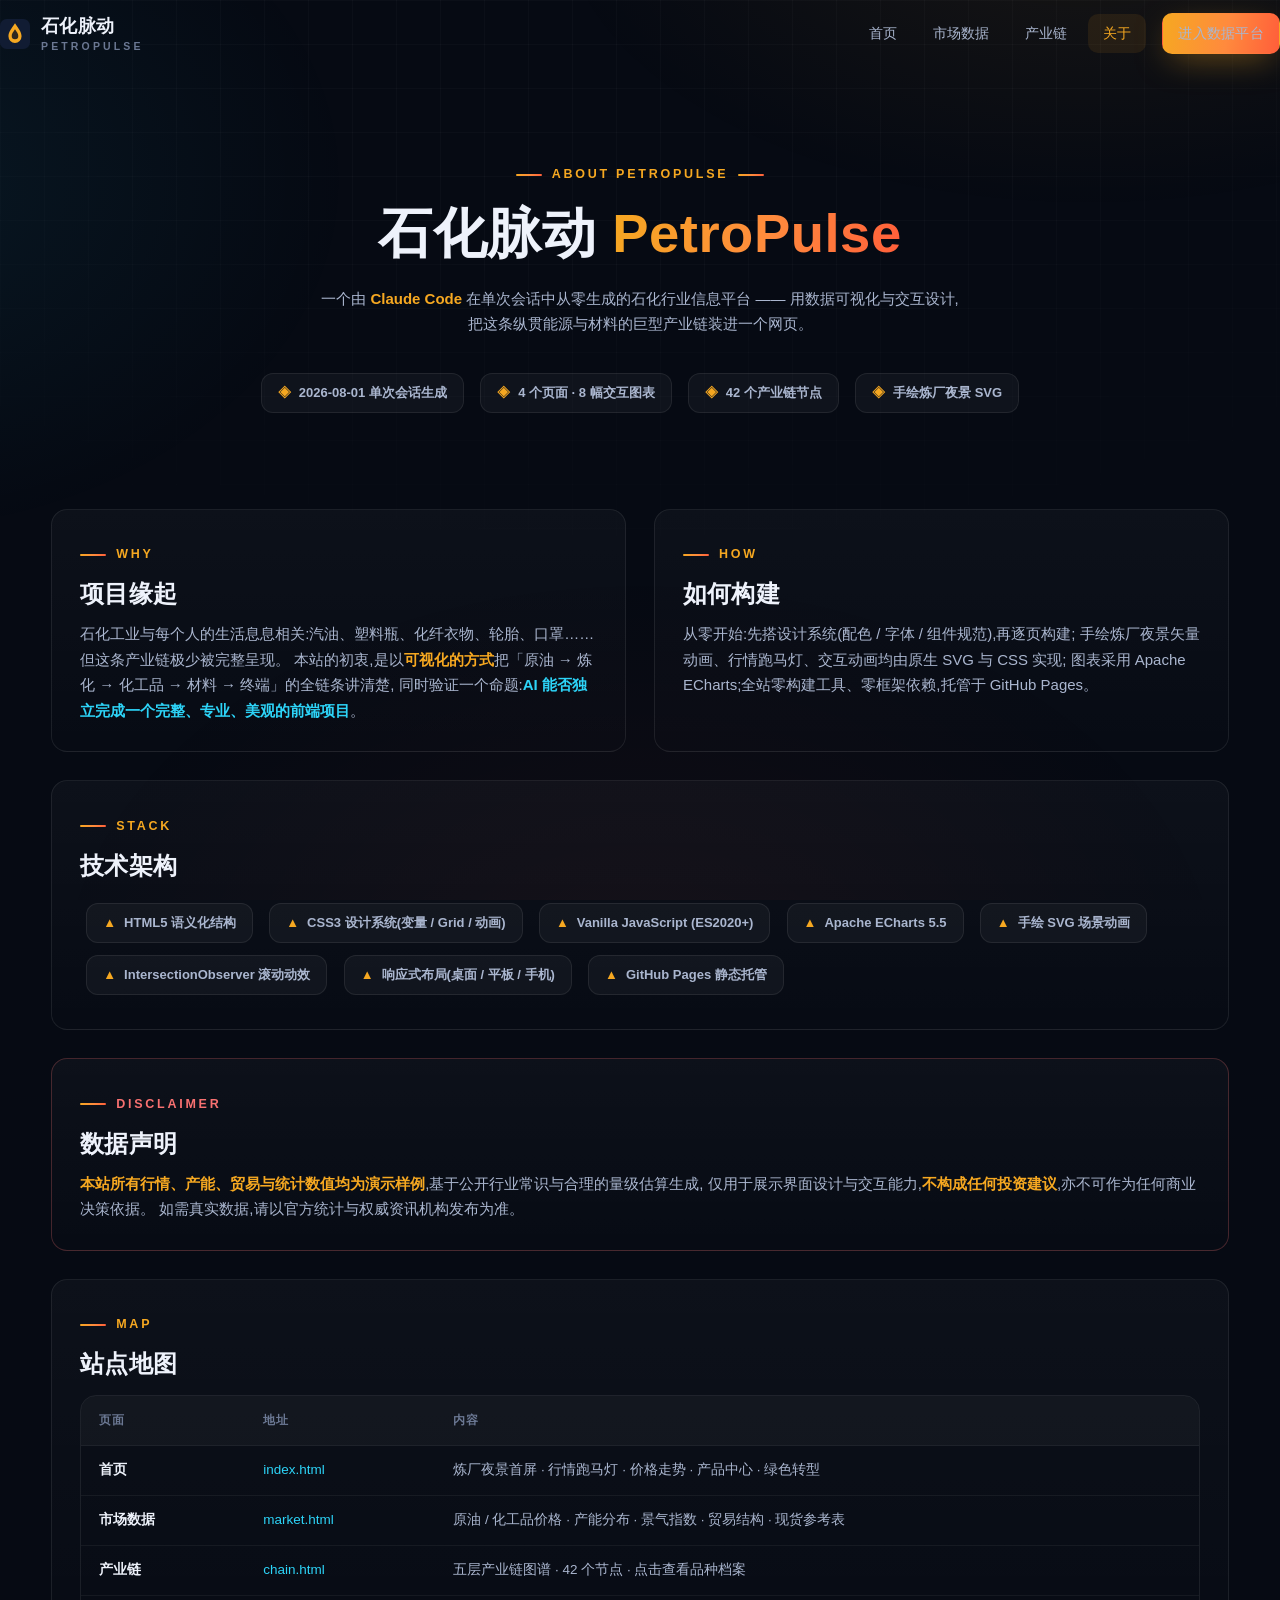
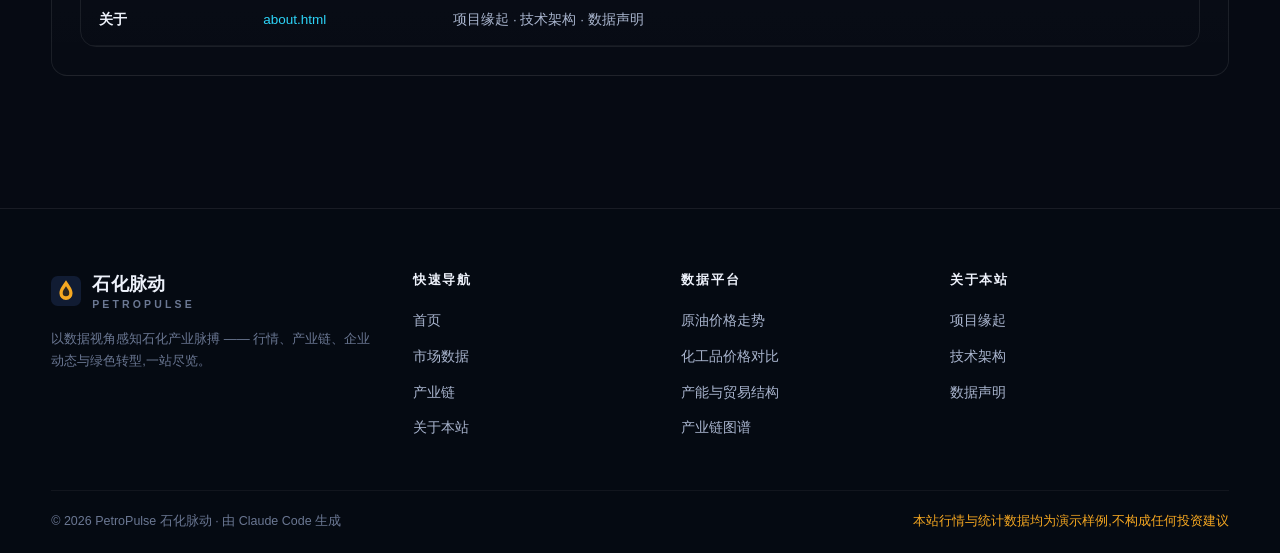
==== about.html @ f9905401 "PetroPulse 石化脉动:石化产业信息平台(Claude Code 生成)" ====
<!DOCTYPE html>
<html lang="zh-CN">
<head>
<meta charset="UTF-8">
<meta name="viewport" content="width=device-width, initial-scale=1.0">
<title>关于本站 — PetroPulse 石化脉动</title>
<meta name="description" content="关于 PetroPulse 石化脉动:项目缘起、技术架构与数据声明。本站由 Claude Code 在单次会话中生成。">
<link rel="icon" type="image/svg+xml" href="assets/img/favicon.svg">
<link rel="stylesheet" href="assets/css/style.css">
</head>
<body>

<!-- ================= 导航 ================= -->
<nav class="nav">
  <div class="container nav-inner">
    <a class="brand" href="index.html">
      <svg viewBox="0 0 64 64" fill="none" aria-hidden="true">
        <rect width="64" height="64" rx="14" fill="#111c33"/>
        <path d="M32 9c8 12 14 19 14 28a14 14 0 0 1-28 0c0-9 6-16 14-28z" fill="#f6a821"/>
        <path d="M32 22c4 6 7 9.5 7 14a7 7 0 0 1-14 0c0-4.5 3-8 7-14z" fill="#0a1120" opacity=".85"/>
      </svg>
      <span>石化脉动<span class="en">PETROPULSE</span></span>
    </a>
    <div class="nav-links">
      <a href="index.html">首页</a>
      <a href="market.html">市场数据</a>
      <a href="chain.html">产业链</a>
      <a href="about.html">关于</a>
      <a class="btn btn-primary nav-cta" href="market.html">进入数据平台</a>
    </div>
    <button class="nav-burger" aria-label="菜单"><span></span><span></span><span></span></button>
  </div>
</nav>

<!-- ================= 页首 ================= -->
<header class="about-hero">
  <div class="container">
    <span class="eyebrow center" style="margin-bottom:14px">About PetroPulse</span>
    <h1>石化脉动 <span class="text-grad">PetroPulse</span></h1>
    <p>一个由 <b class="hl">Claude Code</b> 在单次会话中从零生成的石化行业信息平台 —— 用数据可视化与交互设计,把这条纵贯能源与材料的巨型产业链装进一个网页。</p>
    <div style="margin-top:30px">
      <span class="stack-tag"><i>◈</i> 2026-08-01 单次会话生成</span>
      <span class="stack-tag"><i>◈</i> 4 个页面 · 8 幅交互图表</span>
      <span class="stack-tag"><i>◈</i> 42 个产业链节点</span>
      <span class="stack-tag"><i>◈</i> 手绘炼厂夜景 SVG</span>
    </div>
  </div>
</header>

<section class="block" style="padding-top:20px">
  <div class="container">

    <div class="grid-2-full" style="margin-bottom:28px">
      <div class="panel reveal in">
        <span class="eyebrow">Why</span>
        <h2 class="sec-title" style="font-size:1.5rem">项目缘起</h2>
        <p style="color:var(--t-2);margin-top:12px">石化工业与每个人的生活息息相关:汽油、塑料瓶、化纤衣物、轮胎、口罩……但这条产业链极少被完整呈现。
        本站的初衷,是以<b class="hl">可视化的方式</b>把「原油 → 炼化 → 化工品 → 材料 → 终端」的全链条讲清楚,
        同时验证一个命题:<b class="hl-c">AI 能否独立完成一个完整、专业、美观的前端项目</b>。</p>
      </div>
      <div class="panel reveal in d1">
        <span class="eyebrow">How</span>
        <h2 class="sec-title" style="font-size:1.5rem">如何构建</h2>
        <p style="color:var(--t-2);margin-top:12px">从零开始:先搭设计系统(配色 / 字体 / 组件规范),再逐页构建;
        手绘炼厂夜景矢量动画、行情跑马灯、交互动画均由原生 SVG 与 CSS 实现;
        图表采用 Apache ECharts;全站零构建工具、零框架依赖,托管于 GitHub Pages。</p>
      </div>
    </div>

    <div class="panel reveal in" style="margin-bottom:28px">
      <span class="eyebrow">Stack</span>
      <h2 class="sec-title" style="font-size:1.5rem">技术架构</h2>
      <div style="margin-top:16px">
        <span class="stack-tag"><i>▲</i> HTML5 语义化结构</span>
        <span class="stack-tag"><i>▲</i> CSS3 设计系统(变量 / Grid / 动画)</span>
        <span class="stack-tag"><i>▲</i> Vanilla JavaScript (ES2020+)</span>
        <span class="stack-tag"><i>▲</i> Apache ECharts 5.5</span>
        <span class="stack-tag"><i>▲</i> 手绘 SVG 场景动画</span>
        <span class="stack-tag"><i>▲</i> IntersectionObserver 滚动动效</span>
        <span class="stack-tag"><i>▲</i> 响应式布局(桌面 / 平板 / 手机)</span>
        <span class="stack-tag"><i>▲</i> GitHub Pages 静态托管</span>
      </div>
    </div>

    <div class="panel reveal in" style="margin-bottom:28px;border-color:rgba(248,113,113,.25)">
      <span class="eyebrow" style="color:var(--down)">Disclaimer</span>
      <h2 class="sec-title" style="font-size:1.5rem">数据声明</h2>
      <p style="color:var(--t-2);margin-top:12px">
        <b class="hl">本站所有行情、产能、贸易与统计数值均为演示样例</b>,基于公开行业常识与合理的量级估算生成,
        仅用于展示界面设计与交互能力,<b class="hl">不构成任何投资建议</b>,亦不可作为任何商业决策依据。
        如需真实数据,请以官方统计与权威资讯机构发布为准。</p>
    </div>

    <div class="panel reveal in">
      <span class="eyebrow">Map</span>
      <h2 class="sec-title" style="font-size:1.5rem">站点地图</h2>
      <div class="tbl-wrap" style="margin-top:16px">
        <table class="data">
          <thead><tr><th>页面</th><th>地址</th><th>内容</th></tr></thead>
          <tbody>
            <tr><td class="nm">首页</td><td><a href="index.html" style="color:var(--cyan)">index.html</a></td><td>炼厂夜景首屏 · 行情跑马灯 · 价格走势 · 产品中心 · 绿色转型</td></tr>
            <tr><td class="nm">市场数据</td><td><a href="market.html" style="color:var(--cyan)">market.html</a></td><td>原油 / 化工品价格 · 产能分布 · 景气指数 · 贸易结构 · 现货参考表</td></tr>
            <tr><td class="nm">产业链</td><td><a href="chain.html" style="color:var(--cyan)">chain.html</a></td><td>五层产业链图谱 · 42 个节点 · 点击查看品种档案</td></tr>
            <tr><td class="nm">关于</td><td><a href="about.html" style="color:var(--cyan)">about.html</a></td><td>项目缘起 · 技术架构 · 数据声明</td></tr>
          </tbody>
        </table>
      </div>
    </div>

  </div>
</section>

<!-- ================= 页脚 ================= -->
<footer class="footer">
  <div class="container">
    <div class="footer-top">
      <div>
        <a class="brand" href="index.html" style="margin-bottom:6px">
          <svg viewBox="0 0 64 64" width="28" height="28" fill="none" aria-hidden="true">
            <rect width="64" height="64" rx="14" fill="#111c33"/>
            <path d="M32 9c8 12 14 19 14 28a14 14 0 0 1-28 0c0-9 6-16 14-28z" fill="#f6a821"/>
            <path d="M32 22c4 6 7 9.5 7 14a7 7 0 0 1-14 0c0-4.5 3-8 7-14z" fill="#0a1120" opacity=".85"/>
          </svg>
          <span>石化脉动<span class="en">PETROPULSE</span></span>
        </a>
        <p class="desc">以数据视角感知石化产业脉搏 —— 行情、产业链、企业动态与绿色转型,一站尽览。</p>
      </div>
      <div><h5>快速导航</h5><ul><li><a href="index.html">首页</a></li><li><a href="market.html">市场数据</a></li><li><a href="chain.html">产业链</a></li><li><a href="about.html">关于本站</a></li></ul></div>
      <div><h5>数据平台</h5><ul><li><a href="market.html">原油价格走势</a></li><li><a href="market.html">化工品价格对比</a></li><li><a href="market.html">产能与贸易结构</a></li><li><a href="chain.html">产业链图谱</a></li></ul></div>
      <div><h5>关于本站</h5><ul><li><a href="about.html">项目缘起</a></li><li><a href="about.html">技术架构</a></li><li><a href="about.html">数据声明</a></li></ul></div>
    </div>
    <div class="footer-bottom">
      <span>© 2026 PetroPulse 石化脉动 · 由 Claude Code 生成</span>
      <span class="warn">本站行情与统计数据均为演示样例,不构成任何投资建议</span>
    </div>
  </div>
</footer>

<script src="assets/js/main.js"></script>
</body>
</html>
---- assets/css/style.css ----
/* ============================================================
   PetroPulse 石化脉动 — 全站设计系统
   Deep industrial theme: ink navy + crude amber + data cyan
   ============================================================ */

:root {
  /* surfaces */
  --bg:        #060a13;
  --bg-soft:   #0a1120;
  --panel:     #0d1526;
  --panel-2:   #111c33;
  --line:      rgba(255, 255, 255, .08);
  --line-soft: rgba(255, 255, 255, .05);

  /* brand */
  --amber:  #f6a821;
  --amber-2:#ff8a3d;
  --cyan:   #2dd4f8;
  --cyan-2: #22b8dd;

  /* semantic */
  --up:   #34d399;
  --down: #f87171;
  --flat: #93a1bd;

  /* text */
  --t-1: #eef2fb;
  --t-2: #aab6cf;
  --t-3: #6b7893;

  --grad-brand: linear-gradient(100deg, var(--amber) 0%, var(--amber-2) 55%, #ff5e3a 100%);
  --grad-cyan:  linear-gradient(100deg, var(--cyan) 0%, var(--cyan-2) 100%);

  --font: "Segoe UI", "PingFang SC", "Microsoft YaHei", "Noto Sans SC", "Helvetica Neue", sans-serif;
  --font-num: "DIN Alternate", "Bahnschrift", "Segoe UI", sans-serif;

  --radius: 16px;
  --radius-s: 10px;
  --shadow: 0 20px 60px rgba(0, 0, 0, .45);
  --glow-amber: 0 0 0 1px rgba(246, 168, 33, .25), 0 8px 40px -8px rgba(246, 168, 33, .35);
  --nav-h: 68px;
}

* { margin: 0; padding: 0; box-sizing: border-box; }

html { scroll-behavior: smooth; }

body {
  background: var(--bg);
  color: var(--t-1);
  font-family: var(--font);
  font-size: 15px;
  line-height: 1.7;
  -webkit-font-smoothing: antialiased;
  overflow-x: hidden;
}

/* ambient backdrop */
body::before {
  content: "";
  position: fixed;
  inset: 0;
  z-index: -2;
  background:
    radial-gradient(900px 500px at 85% -10%, rgba(246, 168, 33, .08), transparent 60%),
    radial-gradient(800px 600px at -10% 20%, rgba(45, 212, 248, .07), transparent 60%),
    radial-gradient(1000px 700px at 50% 110%, rgba(255, 90, 60, .05), transparent 60%);
}
body::after {
  content: "";
  position: fixed;
  inset: 0;
  z-index: -1;
  background-image:
    linear-gradient(rgba(255,255,255,.022) 1px, transparent 1px),
    linear-gradient(90deg, rgba(255,255,255,.022) 1px, transparent 1px);
  background-size: 44px 44px;
  mask-image: radial-gradient(ellipse 90% 70% at 50% 0%, #000 40%, transparent 100%);
  -webkit-mask-image: radial-gradient(ellipse 90% 70% at 50% 0%, #000 40%, transparent 100%);
}

::selection { background: rgba(246, 168, 33, .32); color: #fff; }

::-webkit-scrollbar { width: 10px; height: 10px; }
::-webkit-scrollbar-track { background: var(--bg); }
::-webkit-scrollbar-thumb { background: #223052; border-radius: 8px; border: 2px solid var(--bg); }
::-webkit-scrollbar-thumb:hover { background: #2e3f68; }

a { color: inherit; text-decoration: none; }
img, svg { display: block; max-width: 100%; }
ul { list-style: none; }

.container { width: min(1200px, 92vw); margin: 0 auto; }

/* ---------- typography ---------- */
.eyebrow {
  display: inline-flex; align-items: center; gap: 10px;
  font-size: 12.5px; font-weight: 600; letter-spacing: .22em;
  color: var(--amber); text-transform: uppercase;
}
.eyebrow::before { content: ""; width: 26px; height: 2px; background: var(--grad-brand); border-radius: 2px; }
.eyebrow.center::after { content: ""; width: 26px; height: 2px; background: var(--grad-brand); border-radius: 2px; }

h1, h2, h3 { font-weight: 700; line-height: 1.25; letter-spacing: .01em; }
.sec-title { font-size: clamp(1.7rem, 3.4vw, 2.4rem); margin: 14px 0 10px; }
.sec-sub { color: var(--t-2); max-width: 640px; }

.text-grad {
  background: var(--grad-brand);
  -webkit-background-clip: text; background-clip: text;
  color: transparent;
}
.text-cyan { color: var(--cyan); }

section.block { padding: 92px 0; position: relative; }
.sec-head { margin-bottom: 44px; }

/* ---------- buttons ---------- */
.btn {
  display: inline-flex; align-items: center; gap: 9px;
  padding: 13px 26px; border-radius: 12px;
  font-weight: 600; font-size: 14.5px; letter-spacing: .02em;
  border: 1px solid transparent; cursor: pointer;
  transition: transform .18s ease, box-shadow .18s ease, background .18s ease, border-color .18s ease;
}
.btn:active { transform: scale(.97); }
.btn-primary {
  background: var(--grad-brand); color: #1a1205;
  box-shadow: 0 10px 34px -10px rgba(246, 168, 33, .55);
}
.btn-primary:hover { transform: translateY(-2px); box-shadow: 0 16px 44px -10px rgba(246, 168, 33, .7); }
.btn-ghost {
  background: rgba(255,255,255,.04); color: var(--t-1);
  border-color: var(--line); backdrop-filter: blur(8px);
}
.btn-ghost:hover { border-color: rgba(246,168,33,.5); color: var(--amber); transform: translateY(-2px); }

/* ---------- navbar ---------- */
.nav {
  position: fixed; inset: 0 0 auto 0; z-index: 100;
  height: var(--nav-h);
  display: flex; align-items: center;
  transition: background .3s ease, border-color .3s ease, backdrop-filter .3s ease;
  border-bottom: 1px solid transparent;
}
.nav.scrolled {
  background: rgba(7, 12, 23, .78);
  backdrop-filter: blur(16px) saturate(1.4);
  -webkit-backdrop-filter: blur(16px) saturate(1.4);
  border-color: var(--line-soft);
}
.nav-inner { display: flex; align-items: center; justify-content: space-between; width: 100%; }
.brand { display: flex; align-items: center; gap: 11px; font-size: 18px; font-weight: 800; letter-spacing: .02em; }
.brand svg { width: 30px; height: 30px; }
.brand .en { font-size: 10.5px; font-weight: 600; letter-spacing: .3em; color: var(--t-3); display: block; margin-top: -3px; }
.nav-links { display: flex; align-items: center; gap: 6px; }
.nav-links a {
  padding: 8px 15px; border-radius: 10px;
  font-size: 14px; color: var(--t-2); font-weight: 500;
  transition: color .18s, background .18s;
}
.nav-links a:hover { color: var(--t-1); background: rgba(255,255,255,.05); }
.nav-links a.active { color: var(--amber); background: rgba(246,168,33,.09); }
.nav-cta { margin-left: 10px; }
.nav-burger {
  display: none; background: none; border: 1px solid var(--line); border-radius: 10px;
  width: 42px; height: 40px; cursor: pointer; color: var(--t-1);
}
.nav-burger span { display: block; width: 18px; height: 2px; background: currentColor; margin: 4px auto; border-radius: 2px; transition: transform .25s, opacity .25s; }

@media (max-width: 900px) {
  .nav-links {
    position: fixed; top: var(--nav-h); left: 0; right: 0;
    flex-direction: column; align-items: stretch; gap: 2px;
    padding: 12px 16px 20px;
    background: rgba(7, 12, 23, .96); backdrop-filter: blur(18px);
    border-bottom: 1px solid var(--line);
    transform: translateY(-12px); opacity: 0; pointer-events: none;
    transition: transform .25s ease, opacity .25s ease;
  }
  .nav-links.open { transform: translateY(0); opacity: 1; pointer-events: auto; }
  .nav-links a { padding: 13px 16px; font-size: 15px; }
  .nav-cta { display: none; }
  .nav-burger { display: block; }
}

/* ---------- hero ---------- */
.hero {
  position: relative;
  min-height: 100svh;
  display: flex; flex-direction: column;
  justify-content: flex-end;
  overflow: hidden;
}
.hero-bg { position: absolute; inset: 0; z-index: -1; }
.hero-bg svg { width: 100%; height: 100%; }
.hero-content { padding: calc(var(--nav-h) + 40px) 0 70px; position: relative; }
.hero-badge {
  display: inline-flex; align-items: center; gap: 8px;
  padding: 7px 16px; border-radius: 999px;
  background: rgba(246,168,33,.1); border: 1px solid rgba(246,168,33,.3);
  color: var(--amber); font-size: 12.5px; font-weight: 600; letter-spacing: .06em;
  backdrop-filter: blur(6px);
}
.hero-badge .dot { width: 7px; height: 7px; border-radius: 50%; background: var(--up); box-shadow: 0 0 10px var(--up); animation: pulse 1.8s infinite; }
@keyframes pulse { 0%,100% { opacity: 1; } 50% { opacity: .35; } }
.hero h1 { font-size: clamp(2.3rem, 5.4vw, 4rem); margin: 22px 0 16px; letter-spacing: .005em; }
.hero p.lead { font-size: clamp(1rem, 1.6vw, 1.15rem); color: var(--t-2); max-width: 620px; }
.hero-actions { display: flex; gap: 14px; margin-top: 32px; flex-wrap: wrap; }
.hero-scroll {
  position: absolute; bottom: 18px; left: 50%; transform: translateX(-50%);
  color: var(--t-3); font-size: 11px; letter-spacing: .3em;
  display: flex; flex-direction: column; align-items: center; gap: 6px;
}
.hero-scroll::after {
  content: ""; width: 1px; height: 34px;
  background: linear-gradient(180deg, var(--t-3), transparent);
  animation: scrollH 2s ease-in-out infinite;
}
@keyframes scrollH { 0% { transform: scaleY(0); transform-origin: top; } 45% { transform: scaleY(1); transform-origin: top; } 55% { transform: scaleY(1); transform-origin: bottom; } 100% { transform: scaleY(0); transform-origin: bottom; } }

/* stats band */
.stats-band {
  border-top: 1px solid var(--line-soft);
  background: rgba(13, 21, 38, .55);
  backdrop-filter: blur(12px);
}
.stats-grid { display: grid; grid-template-columns: repeat(4, 1fr); gap: 1px; background: var(--line-soft); }
.stat { padding: 26px 20px; background: var(--bg); position: relative; overflow: hidden; }
.stat::before { content: ""; position: absolute; left: 0; top: 0; bottom: 0; width: 2px; background: var(--grad-brand); opacity: .7; }
.stat .num { font-family: var(--font-num); font-size: clamp(1.7rem, 3vw, 2.3rem); font-weight: 700; color: var(--t-1); }
.stat .num .suffix { font-size: 1rem; color: var(--amber); margin-left: 2px; }
.stat .lbl { font-size: 12.5px; color: var(--t-3); margin-top: 4px; letter-spacing: .08em; }
@media (max-width: 820px) { .stats-grid { grid-template-columns: repeat(2, 1fr); } }

/* ---------- ticker ---------- */
.ticker { border-block: 1px solid var(--line-soft); background: rgba(9, 14, 26, .85); overflow: hidden; position: relative; }
.ticker-track { display: flex; width: max-content; animation: ticker 46s linear infinite; }
.ticker:hover .ticker-track { animation-play-state: paused; }
@keyframes ticker { from { transform: translateX(0); } to { transform: translateX(-50%); } }
.ticker-item { display: flex; align-items: center; gap: 10px; padding: 13px 26px; border-right: 1px solid var(--line-soft); white-space: nowrap; }
.ticker-item .nm { color: var(--t-2); font-size: 13px; font-weight: 600; }
.ticker-item .px { font-family: var(--font-num); font-weight: 700; font-size: 15px; }
.ticker-item .ch { font-family: var(--font-num); font-size: 12px; font-weight: 600; padding: 2px 8px; border-radius: 999px; }
.ch.up { color: var(--up); background: rgba(52, 211, 153, .12); }
.ch.down { color: var(--down); background: rgba(248, 113, 113, .12); }

/* ---------- cards / panels ---------- */
.card {
  background: linear-gradient(180deg, rgba(255,255,255,.035), rgba(255,255,255,.008));
  border: 1px solid var(--line);
  border-radius: var(--radius);
  padding: 26px;
  transition: transform .25s ease, border-color .25s ease, box-shadow .25s ease;
  position: relative;
}
.card:hover { transform: translateY(-4px); border-color: rgba(246,168,33,.35); box-shadow: var(--glow-amber); }
.panel {
  background: linear-gradient(180deg, rgba(255,255,255,.03), rgba(255,255,255,.008));
  border: 1px solid var(--line);
  border-radius: var(--radius);
  padding: 28px;
}

/* KPI */
.kpi-row { display: grid; grid-template-columns: repeat(4, 1fr); gap: 18px; }
@media (max-width: 1000px) { .kpi-row { grid-template-columns: repeat(2, 1fr); } }
@media (max-width: 560px) { .kpi-row { grid-template-columns: 1fr; } }
.kpi .k { font-size: 12.5px; color: var(--t-3); letter-spacing: .1em; display: flex; align-items: center; gap: 8px; }
.kpi .k .ico { width: 30px; height: 30px; border-radius: 9px; display: grid; place-items: center; background: rgba(246,168,33,.1); }
.kpi .k .ico svg { width: 16px; height: 16px; stroke: var(--amber); }
.kpi .v { font-family: var(--font-num); font-size: clamp(1.5rem, 2.6vw, 2rem); font-weight: 700; margin: 10px 0 4px; }
.kpi .d { font-size: 12.5px; color: var(--t-3); }
.kpi .d b { color: var(--up); font-weight: 600; }
.kpi .d b.fall { color: var(--down); }

/* chart shell */
.chart { width: 100%; height: 380px; }
.chart.tall { height: 460px; }
.chart.small { height: 150px; }
.chart-head { display: flex; align-items: center; justify-content: space-between; flex-wrap: wrap; gap: 14px; margin-bottom: 18px; }
.chart-head h3 { font-size: 17px; }
.chart-head .tag { font-size: 12px; color: var(--t-3); border: 1px solid var(--line); padding: 3px 10px; border-radius: 999px; }

/* tabs / pills */
.pills { display: inline-flex; gap: 4px; padding: 4px; border-radius: 12px; background: rgba(255,255,255,.04); border: 1px solid var(--line-soft); }
.pill {
  padding: 7px 16px; border-radius: 9px; font-size: 13px; font-weight: 600;
  color: var(--t-2); cursor: pointer; border: none; background: none;
  transition: color .2s, background .2s, box-shadow .2s;
  font-family: var(--font);
}
.pill:hover { color: var(--t-1); }
.pill.on { background: var(--grad-brand); color: #1a1205; box-shadow: 0 6px 18px -6px rgba(246,168,33,.6); }

/* ---------- product cards ---------- */
.prod-grid { display: grid; grid-template-columns: repeat(4, 1fr); gap: 18px; }
@media (max-width: 1050px) { .prod-grid { grid-template-columns: repeat(2, 1fr); } }
@media (max-width: 560px) { .prod-grid { grid-template-columns: 1fr; } }
.prod { padding: 24px; overflow: hidden; }
.prod::after {
  content: ""; position: absolute; right: -40px; top: -40px; width: 130px; height: 130px;
  border-radius: 50%; background: radial-gradient(circle, rgba(246,168,33,.14), transparent 65%);
  opacity: 0; transition: opacity .3s;
}
.prod:hover::after { opacity: 1; }
.prod .icon { width: 46px; height: 46px; border-radius: 13px; display: grid; place-items: center; margin-bottom: 16px; background: linear-gradient(140deg, rgba(246,168,33,.16), rgba(255,90,60,.12)); border: 1px solid rgba(246,168,33,.25); }
.prod .icon svg { width: 24px; height: 24px; stroke: var(--amber); }
.prod h3 { font-size: 17px; margin-bottom: 6px; }
.prod .en { font-size: 11.5px; color: var(--t-3); letter-spacing: .12em; text-transform: uppercase; margin-bottom: 12px; }
.prod p { font-size: 13px; color: var(--t-2); margin-bottom: 14px; min-height: 44px; }
.prod .meta { display: flex; justify-content: space-between; font-size: 12px; color: var(--t-3); border-top: 1px dashed var(--line); padding-top: 12px; }
.prod .meta b { color: var(--cyan); font-family: var(--font-num); }

/* ---------- companies ---------- */
.co-grid { display: grid; grid-template-columns: repeat(4, 1fr); gap: 16px; }
@media (max-width: 1050px) { .co-grid { grid-template-columns: repeat(2, 1fr); } }
@media (max-width: 560px) { .co-grid { grid-template-columns: 1fr; } }
.co { padding: 20px 22px; display: flex; align-items: center; gap: 14px; }
.co .logo {
  width: 42px; height: 42px; flex: none; border-radius: 11px;
  display: grid; place-items: center; font-weight: 800; font-size: 16px;
  color: var(--amber); background: rgba(246,168,33,.09); border: 1px solid rgba(246,168,33,.22);
  font-family: var(--font-num);
}
.co h4 { font-size: 14.5px; }
.co span { font-size: 12px; color: var(--t-3); display: block; margin-top: 2px; }

/* ---------- news ---------- */
.news-grid { display: grid; grid-template-columns: repeat(3, 1fr); gap: 18px; }
@media (max-width: 1000px) { .news-grid { grid-template-columns: 1fr 1fr; } }
@media (max-width: 640px) { .news-grid { grid-template-columns: 1fr; } }
.news { padding: 24px; display: flex; flex-direction: column; }
.news .date { font-size: 12px; color: var(--cyan); letter-spacing: .08em; margin-bottom: 10px; }
.news h3 { font-size: 15.5px; line-height: 1.55; margin-bottom: 10px; transition: color .2s; }
.news:hover h3 { color: var(--amber); }
.news p { font-size: 13px; color: var(--t-2); margin-bottom: 16px; flex: 1; }
.news .more { font-size: 12.5px; font-weight: 600; color: var(--t-3); display: inline-flex; align-items: center; gap: 6px; transition: color .2s, gap .2s; }
.news:hover .more { color: var(--amber); gap: 10px; }

/* ---------- sustainability ---------- */
.sus-wrap { display: grid; grid-template-columns: 1.05fr .95fr; gap: 40px; align-items: center; }
@media (max-width: 900px) { .sus-wrap { grid-template-columns: 1fr; } }
.meter { margin-bottom: 22px; }
.meter .top { display: flex; justify-content: space-between; font-size: 13px; color: var(--t-2); margin-bottom: 9px; }
.meter .top b { font-family: var(--font-num); color: var(--cyan); }
.meter .bar { height: 8px; border-radius: 99px; background: rgba(255,255,255,.06); overflow: hidden; }
.meter .bar i { display: block; height: 100%; border-radius: 99px; background: var(--grad-cyan); width: 0; transition: width 1.4s cubic-bezier(.22,1,.36,1); }
.meter .bar i.amber { background: var(--grad-brand); }

/* timeline */
.tl { position: relative; padding-left: 26px; }
.tl::before { content: ""; position: absolute; left: 6px; top: 6px; bottom: 6px; width: 1px; background: linear-gradient(180deg, var(--amber), var(--cyan)); opacity: .5; }
.tl li { position: relative; padding: 0 0 26px 6px; }
.tl li::before { content: ""; position: absolute; left: -25px; top: 7px; width: 11px; height: 11px; border-radius: 50%; background: var(--bg); border: 2px solid var(--amber); box-shadow: 0 0 12px rgba(246,168,33,.6); }
.tl li:last-child { padding-bottom: 0; }
.tl .t { font-weight: 700; font-size: 14px; color: var(--amber); font-family: var(--font-num); }
.tl h4 { font-size: 14.5px; margin: 3px 0 4px; }
.tl p { font-size: 13px; color: var(--t-2); }

/* ---------- tables ---------- */
.tbl-wrap { overflow-x: auto; border-radius: var(--radius); border: 1px solid var(--line); }
table.data { width: 100%; border-collapse: collapse; font-size: 13.5px; min-width: 760px; }
table.data thead th {
  text-align: left; padding: 14px 18px; font-size: 12px; letter-spacing: .1em;
  color: var(--t-3); font-weight: 600;
  background: rgba(255,255,255,.03); border-bottom: 1px solid var(--line);
  white-space: nowrap;
}
table.data tbody td { padding: 13px 18px; border-bottom: 1px solid var(--line-soft); color: var(--t-2); white-space: nowrap; }
table.data tbody tr { transition: background .15s; }
table.data tbody tr:hover { background: rgba(246,168,33,.05); }
table.data .nm { color: var(--t-1); font-weight: 600; }
table.data .num { font-family: var(--font-num); color: var(--t-1); }
table.data .tag { font-size: 11.5px; padding: 2px 9px; border-radius: 999px; }
table.data .tag.raw { background: rgba(45,212,248,.1); color: var(--cyan); }
table.data .tag.chem { background: rgba(246,168,33,.1); color: var(--amber); }
table.data .tag.down { background: rgba(248,113,113,.1); color: var(--down); }

/* ---------- chain diagram ---------- */
.chain-stage {
  border: 1px solid var(--line); border-radius: var(--radius);
  background:
    radial-gradient(700px 300px at 50% 0%, rgba(246,168,33,.06), transparent 65%),
    linear-gradient(180deg, rgba(255,255,255,.02), transparent);
  padding: 30px 18px 18px; overflow-x: auto;
}
.chain-stage svg { min-width: 980px; }
.chain-node { cursor: pointer; }
.chain-node rect { transition: stroke .2s, filter .2s; }
.chain-node:hover rect, .chain-node.on rect { stroke: var(--amber); filter: drop-shadow(0 0 10px rgba(246,168,33,.45)); }
.chain-side { position: sticky; top: calc(var(--nav-h) + 24px); }
.chain-side .empty { color: var(--t-3); font-size: 13.5px; text-align: center; padding: 60px 10px; }
.chain-side h3 { font-size: 18px; margin-bottom: 6px; display: flex; align-items: center; gap: 10px; }
.chain-side .cat { font-size: 11.5px; letter-spacing: .18em; color: var(--amber); text-transform: uppercase; }
.chain-side p { font-size: 13.5px; color: var(--t-2); margin: 12px 0; }
.chain-side ul { display: flex; flex-wrap: wrap; gap: 8px; }
.chain-side ul li { font-size: 12px; padding: 4px 11px; border-radius: 999px; background: rgba(255,255,255,.04); border: 1px solid var(--line); color: var(--t-2); }
.chain-side .stat2 { display: grid; grid-template-columns: 1fr 1fr; gap: 10px; margin-top: 16px; }
.chain-side .stat2 div { background: rgba(255,255,255,.03); border: 1px solid var(--line-soft); border-radius: 10px; padding: 12px; }
.chain-side .stat2 b { font-family: var(--font-num); font-size: 19px; color: var(--amber); display: block; }
.chain-side .stat2 span { font-size: 11.5px; color: var(--t-3); }

/* ---------- page hero (subpages) ---------- */
.page-hero {
  padding: calc(var(--nav-h) + 70px) 0 54px;
  position: relative; overflow: hidden;
}
.page-hero::before {
  content: ""; position: absolute; inset: 0; z-index: -1;
  background:
    radial-gradient(700px 300px at 70% 0%, rgba(246,168,33,.1), transparent 60%),
    radial-gradient(600px 300px at 20% 100%, rgba(45,212,248,.08), transparent 60%);
}
.crumbs { font-size: 12.5px; color: var(--t-3); letter-spacing: .1em; margin-bottom: 18px; }
.crumbs b { color: var(--amber); font-weight: 600; }
.page-hero h1 { font-size: clamp(2rem, 4.5vw, 3.1rem); }

/* ---------- footer ---------- */
.footer { border-top: 1px solid var(--line); background: rgba(6, 10, 19, .8); margin-top: 40px; }
.footer-top { display: grid; grid-template-columns: 1.4fr 1fr 1fr 1.2fr; gap: 36px; padding: 60px 0 40px; }
@media (max-width: 960px) { .footer-top { grid-template-columns: 1fr 1fr; } }
@media (max-width: 560px) { .footer-top { grid-template-columns: 1fr; } }
.footer h5 { font-size: 13px; letter-spacing: .14em; color: var(--t-1); margin-bottom: 16px; }
.footer p.desc { font-size: 13px; color: var(--t-3); margin-top: 14px; max-width: 320px; }
.footer ul li { margin-bottom: 10px; }
.footer ul a { font-size: 13.5px; color: var(--t-2); transition: color .2s, padding-left .2s; }
.footer ul a:hover { color: var(--amber); padding-left: 4px; }
.footer-bottom { border-top: 1px solid var(--line-soft); padding: 20px 0; display: flex; justify-content: space-between; gap: 12px; flex-wrap: wrap; font-size: 12.5px; color: var(--t-3); }
.footer-bottom .warn { color: var(--amber); }

/* ---------- reveal animations ---------- */
.reveal { opacity: 0; transform: translateY(26px); transition: opacity .7s ease, transform .7s cubic-bezier(.22,1,.36,1); }
.reveal.in { opacity: 1; transform: none; }
.reveal.d1 { transition-delay: .08s; }
.reveal.d2 { transition-delay: .16s; }
.reveal.d3 { transition-delay: .24s; }
.reveal.d4 { transition-delay: .32s; }

@media (prefers-reduced-motion: reduce) {
  * { animation: none !important; transition: none !important; }
  .reveal { opacity: 1; transform: none; }
}

/* ---------- misc ---------- */
.grid-2 { display: grid; grid-template-columns: 1.2fr .8fr; gap: 28px; align-items: start; }
@media (max-width: 1000px) { .grid-2 { grid-template-columns: 1fr; } }
.grid-2-full { display: grid; grid-template-columns: 1fr 1fr; gap: 28px; }
@media (max-width: 1000px) { .grid-2-full { grid-template-columns: 1fr; } }

.divider { height: 1px; background: linear-gradient(90deg, transparent, var(--line) 20%, var(--line) 80%, transparent); border: none; margin: 0; }

.note-demo {
  font-size: 12px; color: var(--t-3); border: 1px dashed rgba(246,168,33,.3);
  background: rgba(246,168,33,.05); border-radius: 10px;
  padding: 10px 16px; margin-top: 18px;
}

.hl { color: var(--amber); font-weight: 700; }
.hl-c { color: var(--cyan); font-weight: 700; }

/* about page */
.about-hero { text-align: center; padding: calc(var(--nav-h) + 90px) 0 70px; }
.about-hero h1 { font-size: clamp(2.2rem, 5vw, 3.4rem); }
.about-hero p { color: var(--t-2); max-width: 640px; margin: 18px auto 0; }
.stack-tag {
  display: inline-flex; align-items: center; gap: 8px; margin: 6px;
  padding: 8px 16px; border-radius: 12px; font-size: 13px; font-weight: 600;
  background: rgba(255,255,255,.04); border: 1px solid var(--line); color: var(--t-2);
}
.stack-tag i { font-style: normal; color: var(--amber); }
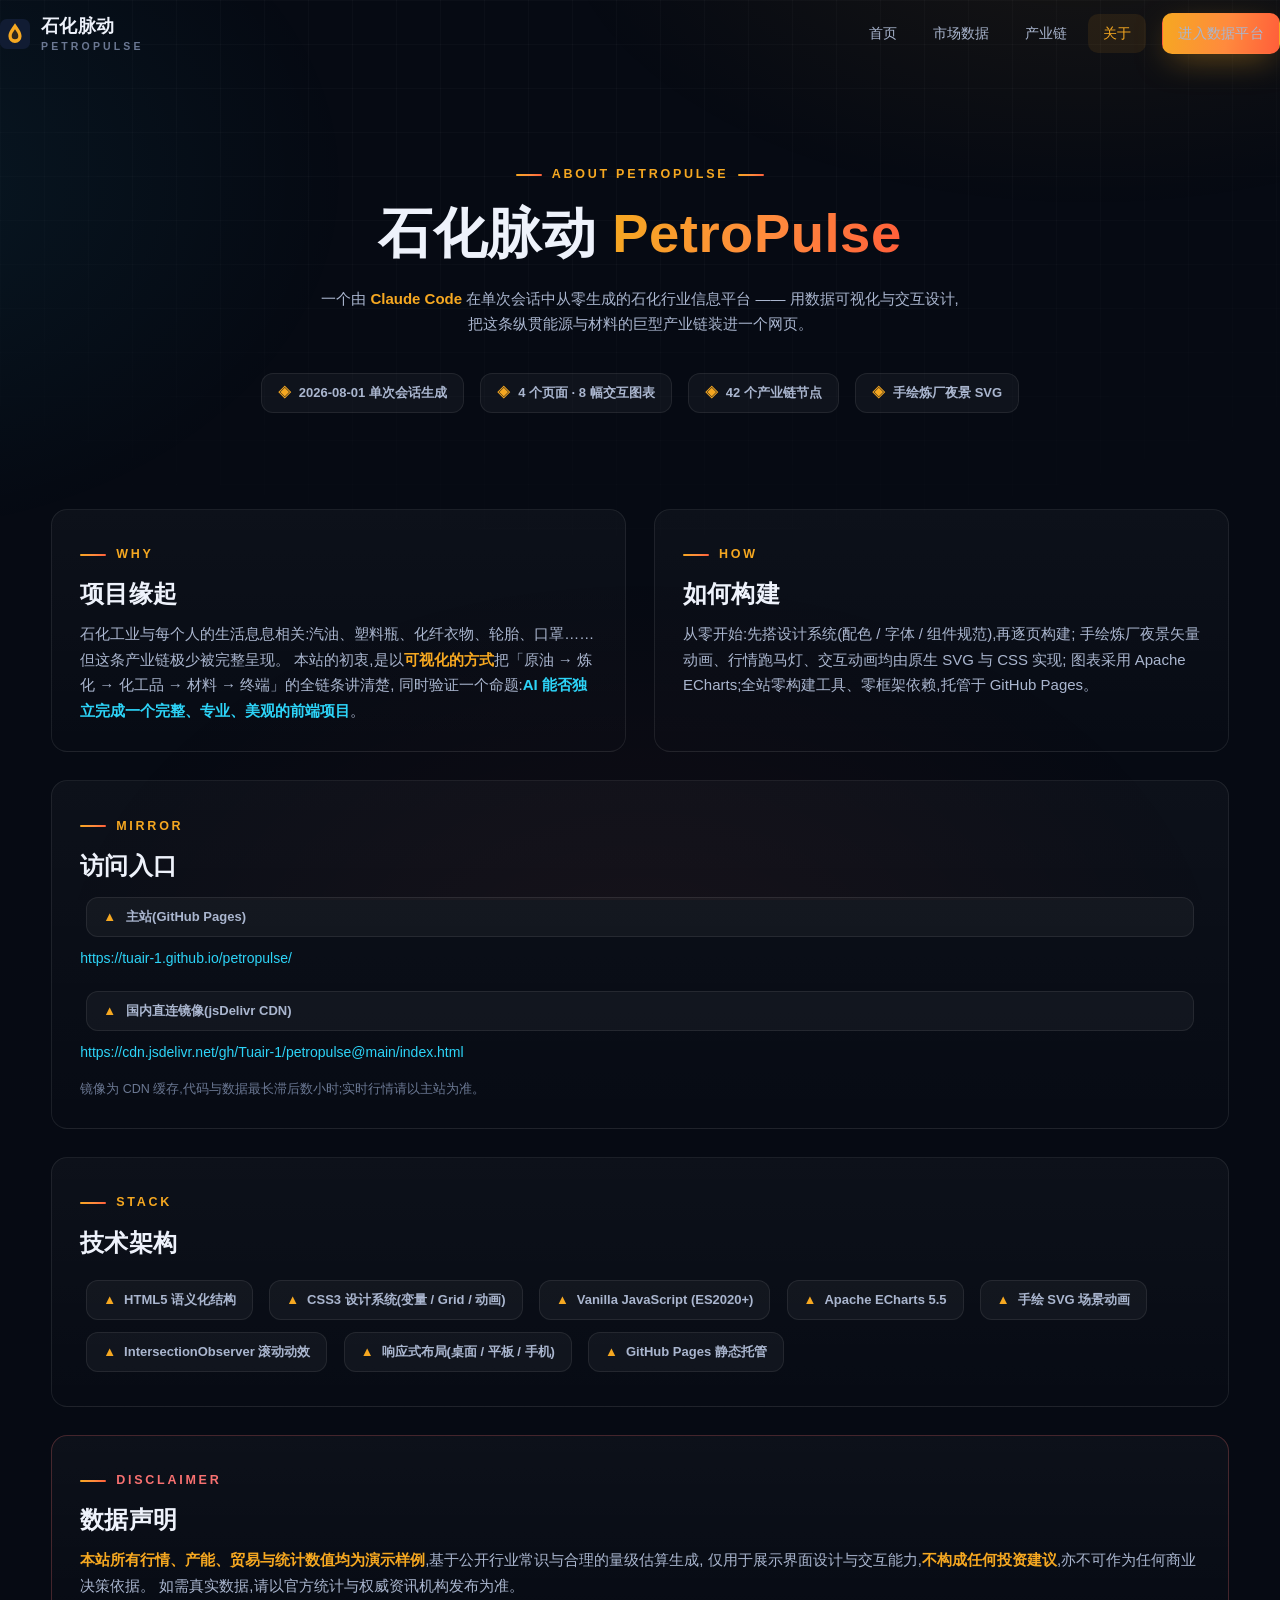
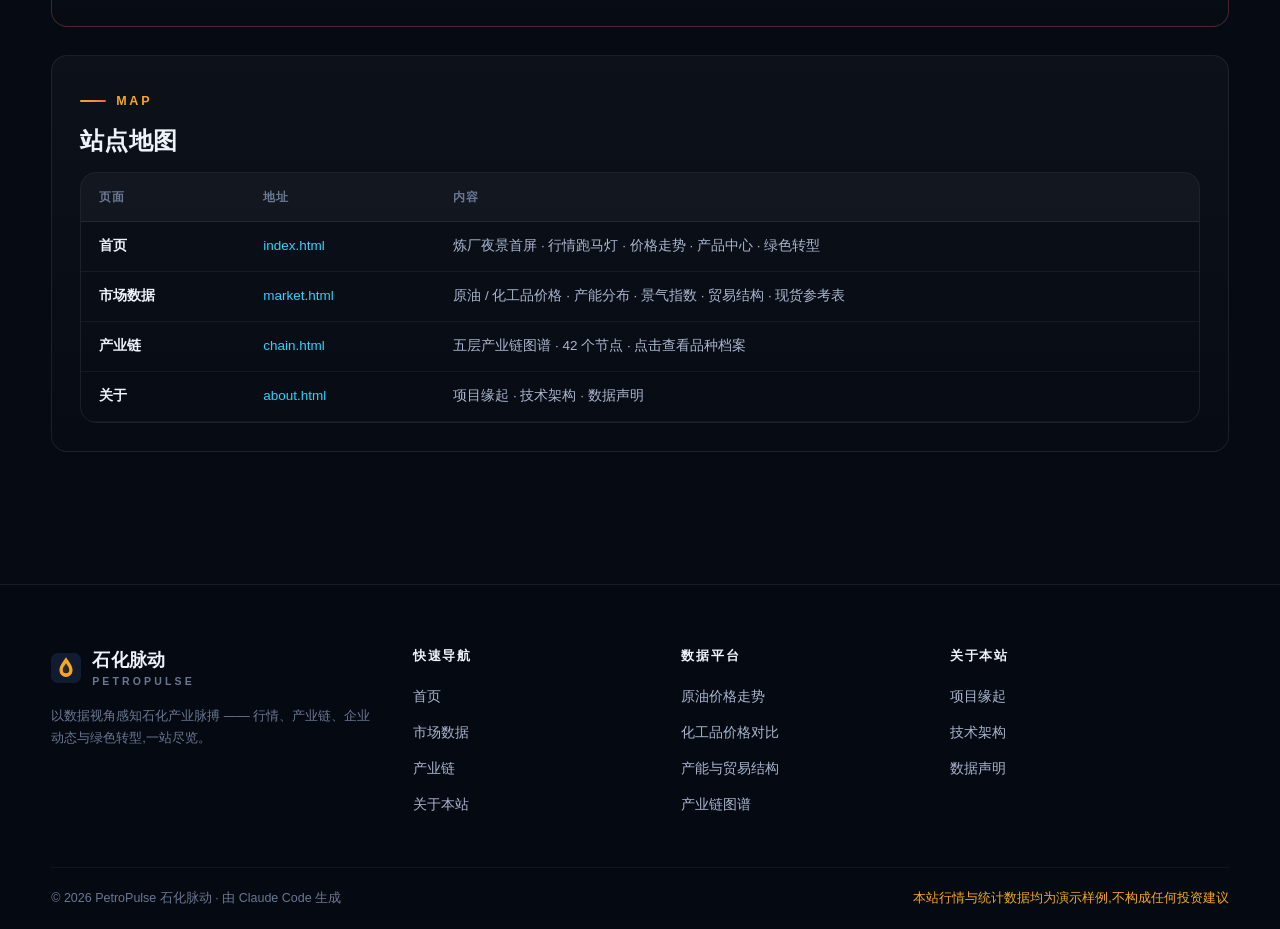
==== commit b7ee89bf: "feat: 空间页+全站点击跳转+PX/纯苯/丙烯真实数据+颜色一致性修复+jsDelivr镜像说明" ====
--- a/about.html
+++ b/about.html
@@ -64,6 +64,18 @@
         <p style="color:var(--t-2);margin-top:12px">从零开始:先搭设计系统(配色 / 字体 / 组件规范),再逐页构建;
         手绘炼厂夜景矢量动画、行情跑马灯、交互动画均由原生 SVG 与 CSS 实现;
         图表采用 Apache ECharts;全站零构建工具、零框架依赖,托管于 GitHub Pages。</p>
+      </div>
+    </div>
+
+    <div class="panel reveal in" style="margin-bottom:28px">
+      <span class="eyebrow">Mirror</span>
+      <h2 class="sec-title" style="font-size:1.5rem">访问入口</h2>
+      <div style="margin-top:16px">
+        <div class="stack-tag" style="display:flex;gap:10px;align-items:center;flex-wrap:wrap"><i>▲</i> 主站(GitHub Pages)</div>
+        <a href="https://tuair-1.github.io/petropulse/" style="color:var(--cyan);font-size:14px;margin:4px 0 14px;display:inline-block">https://tuair-1.github.io/petropulse/</a>
+        <div class="stack-tag" style="display:flex;gap:10px;align-items:center;flex-wrap:wrap"><i>▲</i> 国内直连镜像(jsDelivr CDN)</div>
+        <a href="https://cdn.jsdelivr.net/gh/Tuair-1/petropulse@main/index.html" style="color:var(--cyan);font-size:14px;margin:4px 0 14px;display:inline-block">https://cdn.jsdelivr.net/gh/Tuair-1/petropulse@main/index.html</a>
+        <p style="color:var(--t-3);font-size:12.5px">镜像为 CDN 缓存,代码与数据最长滞后数小时;实时行情请以主站为准。</p>
       </div>
     </div>
 
--- a/assets/css/style.css
+++ b/assets/css/style.css
@@ -239,7 +239,34 @@
 .ticker:hover .ticker-track { animation-play-state: paused; }
 @keyframes ticker { from { transform: translateX(0); } to { transform: translateX(-50%); } }
 .ticker-item { display: flex; align-items: center; gap: 10px; padding: 13px 26px; border-right: 1px solid var(--line-soft); white-space: nowrap; }
-.ticker-item .nm { color: var(--t-2); font-size: 13px; font-weight: 600; }
+.clickable { cursor: pointer; }
+.ticker-item:hover { background: rgba(246, 168, 33, .06); }
+.card.clickable:hover, .prod.clickable:hover, .co.clickable:hover, .news.clickable:hover, .kpi.clickable:hover { cursor: pointer; }
+.ticker-item .nm { color: var(--t-2); font-size: 13px; font-weight: 600; display: inline-flex; align-items: center; gap: 5px; }
+.ticker-item .unit { color: var(--t-3); font-size: 11px; }
+.demo-chip {
+  display: inline-grid; place-items: center; width: 15px; height: 15px;
+  border-radius: 5px; font-size: 9px; font-weight: 700;
+  background: rgba(248, 113, 113, .14); color: var(--down);
+  border: 1px solid rgba(248, 113, 113, .35); flex: none;
+}
+.data-status {
+  display: inline-flex; align-items: center; gap: 8px;
+  font-size: 11.5px; font-weight: 600; letter-spacing: .04em;
+  padding: 6px 14px; border-radius: 999px; white-space: nowrap;
+  background: rgba(10, 17, 32, .9); border: 1px solid var(--line);
+  color: var(--t-2);
+}
+.ticker { position: relative; }
+.ticker .data-status {
+  position: absolute; top: 50%; right: 14px; transform: translateY(-50%);
+  z-index: 2; box-shadow: -24px 0 30px -10px var(--bg);
+}
+.page-hero .data-status { margin-bottom: 16px; }
+.ds-dot { width: 7px; height: 7px; border-radius: 50%; flex: none; }
+.ds-dot.live { background: var(--up); box-shadow: 0 0 8px var(--up); animation: pulse 1.8s infinite; }
+.ds-dot.cache { background: var(--amber); box-shadow: 0 0 8px var(--amber); }
+.ds-dot.demo { background: var(--down); }
 .ticker-item .px { font-family: var(--font-num); font-weight: 700; font-size: 15px; }
 .ticker-item .ch { font-family: var(--font-num); font-size: 12px; font-weight: 600; padding: 2px 8px; border-radius: 999px; }
 .ch.up { color: var(--up); background: rgba(52, 211, 153, .12); }
